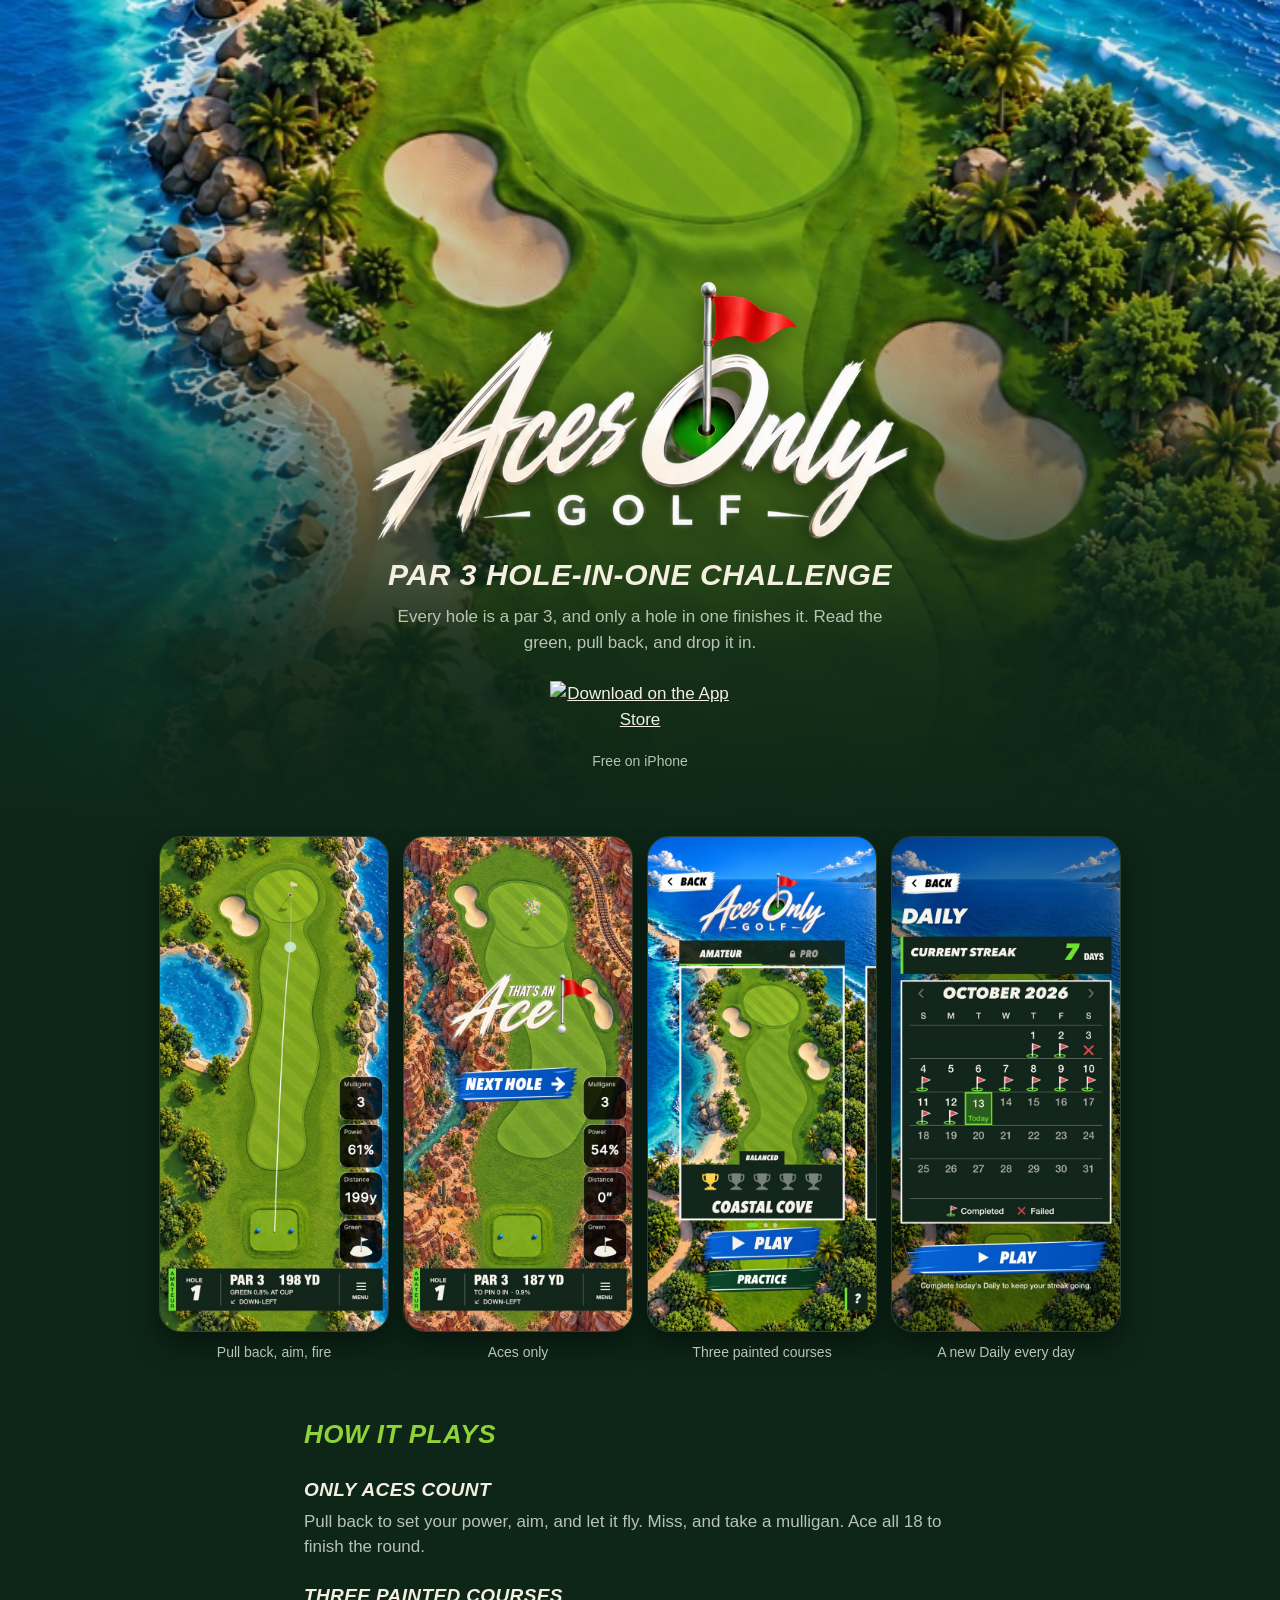
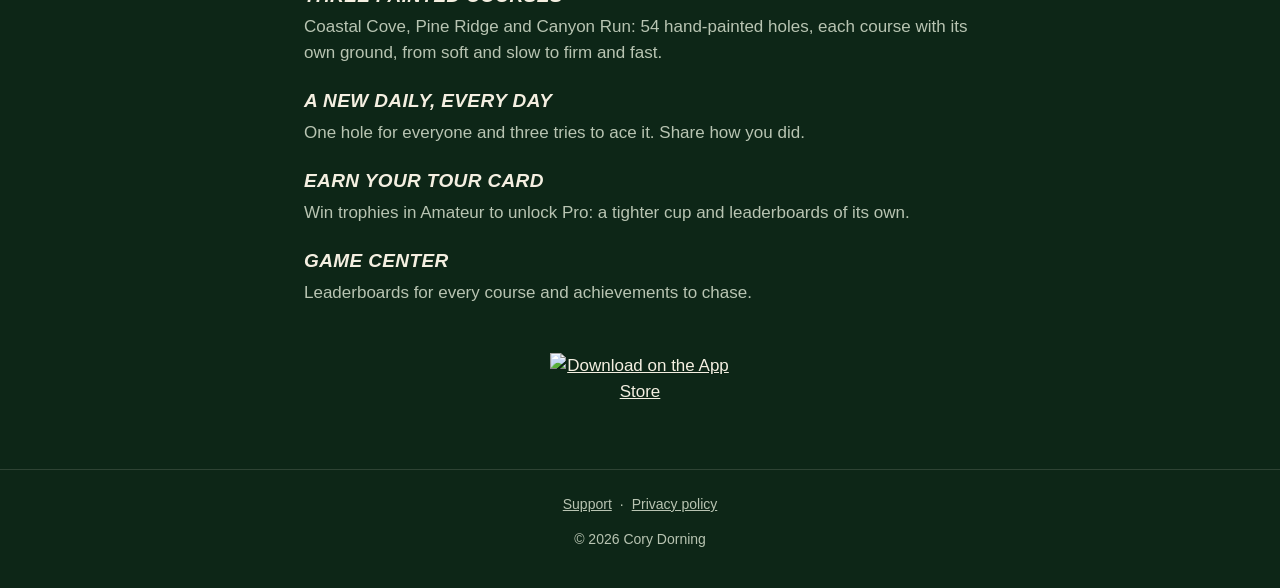
==== aces-only/index.html @ 42857d87 "Aces Only Golf: a real landing page — the course art and logo, Apple's App Store badge up top and ag" ====
<!doctype html>
<html lang="en">
<head>
  <meta charset="utf-8">
  <meta name="viewport" content="width=device-width, initial-scale=1, viewport-fit=cover">
  <title>Aces Only Golf: Par 3 Hole-in-One Challenge</title>
  <meta name="description" content="Golf where only aces count. Every hole is a par 3, and only a hole in one finishes it. Three painted courses, a new Daily hole every day, and Pro mode. Free on iPhone.">
  <meta property="og:type" content="website">
  <meta property="og:site_name" content="Aces Only Golf">
  <meta property="og:title" content="Aces Only Golf: Par 3 Hole-in-One Challenge">
  <meta property="og:description" content="Golf where only aces count. Every hole is a par 3, and only a hole in one finishes it. Three painted courses, a new Daily hole every day, and Pro mode. Free on iPhone.">
  <meta property="og:url" content="https://corydorning.github.io/aces-only/">
  <meta property="og:image" content="https://corydorning.github.io/aces-only/share-banner.png">
  <meta property="og:image:width" content="1200">
  <meta property="og:image:height" content="630">
  <meta property="og:image:alt" content="Aces Only Golf">
  <meta name="twitter:card" content="summary_large_image">
  <meta name="apple-itunes-app" content="app-id=6822840601">
  <meta name="theme-color" content="#0d2617">
  <link rel="icon" href="img/icon.jpg">
  <link rel="apple-touch-icon" href="img/icon.jpg">
  <style>
    :root {
      --deep: #0d2617;
      --panel: #143220;
      --line: rgba(244, 239, 225, 0.14);
      --ivory: #f4efe1;
      --muted: #b8c4b2;
      --lime: #8fd23a;
    }
    * { box-sizing: border-box; }
    html { -webkit-text-size-adjust: 100%; }
    body {
      margin: 0;
      background: var(--deep);
      color: var(--ivory);
      font: 17px/1.5 -apple-system, BlinkMacSystemFont, "Segoe UI", Roboto, Helvetica, Arial, sans-serif;
    }
    a { color: inherit; }
    .label {
      font-weight: 900;
      font-style: italic;
      text-transform: uppercase;
      letter-spacing: 0.02em;
    }

    /* The course you play, behind the logo */
    .hero {
      position: relative;
      min-height: 92svh;
      display: flex;
      flex-direction: column;
      align-items: center;
      justify-content: flex-end;
      padding: 48px 24px 56px;
      text-align: center;
      background: url(img/hero.jpg) center 38% / cover no-repeat;
    }
    .hero::before {
      content: "";
      position: absolute;
      inset: 0;
      background: linear-gradient(to bottom, rgba(13, 38, 23, 0.05) 0%, rgba(13, 38, 23, 0.25) 38%, rgba(13, 38, 23, 0.92) 78%, var(--deep) 100%);
    }
    .hero > * { position: relative; max-width: 100%; }
    .hero .logo { width: min(560px, 92vw); height: auto; filter: drop-shadow(0 6px 14px rgba(0, 0, 0, 0.55)); }
    .hero h1 { margin: 6px 0 0; font-size: clamp(22px, 5.4vw, 30px); line-height: 1.15; }
    .hero p { margin: 12px auto 0; width: 100%; max-width: 30em; color: var(--muted); }
    .get { margin-top: 26px; display: flex; flex-direction: column; align-items: center; gap: 10px; }
    .badge img { display: block; height: 60px; width: auto; }
    .get small { color: var(--muted); font-size: 14px; }

    /* What it looks like */
    .shots {
      display: flex;
      gap: 14px;
      overflow-x: auto;
      scroll-snap-type: x mandatory;
      padding: 8px 24px 28px;
      margin: 0 auto;
      max-width: 1120px;
      scrollbar-width: none;
    }
    .shots::-webkit-scrollbar { display: none; }
    .shots figure { margin: 0; flex: 0 0 auto; scroll-snap-align: center; text-align: center; }
    .shots img {
      display: block;
      width: 210px;
      height: auto;
      border-radius: 22px;
      border: 1px solid var(--line);
      box-shadow: 0 14px 30px rgba(0, 0, 0, 0.45);
    }
    .shots figcaption { margin-top: 10px; font-size: 14px; color: var(--muted); }
    @media (min-width: 960px) {
      .shots { justify-content: center; overflow: visible; }
      .shots img { width: 230px; }
    }

    /* How it plays */
    .plays { max-width: 720px; margin: 0 auto; padding: 24px 24px 8px; }
    .plays h2 { font-size: 26px; margin: 0 0 6px; color: var(--lime); }
    .plays dl { margin: 0; }
    .plays dt { margin-top: 22px; font-size: 19px; }
    .plays dd { margin: 4px 0 0; color: var(--muted); }

    .again { text-align: center; padding: 40px 24px 56px; }
    .again .badge { display: inline-block; }

    footer {
      border-top: 1px solid var(--line);
      padding: 24px;
      text-align: center;
      font-size: 14px;
      color: var(--muted);
    }
    footer a { margin: 0 8px; }
  </style>
</head>
<body>
  <header class="hero">
    <img class="logo" src="img/logo.png" alt="Aces Only Golf" width="900" height="452">
    <h1 class="label">Par 3 Hole-in-One Challenge</h1>
    <p>Every hole is a par 3, and only a hole in one finishes it. Read the green, pull back, and drop it in.</p>
    <div class="get">
      <a class="badge" href="https://apps.apple.com/us/app/aces-only/id6822840601"><img src="img/app-store-badge.svg" alt="Download on the App Store" width="180" height="60"></a>
      <small>Free on iPhone</small>
    </div>
  </header>

  <main>
    <section class="shots" aria-label="Screens from the game">
      <figure><img src="img/shot-2.jpg" alt="Aiming a tee shot at Coastal Cove" width="600" height="1300" loading="lazy"><figcaption>Pull back, aim, fire</figcaption></figure>
      <figure><img src="img/shot-3.jpg" alt="A hole in one at Canyon Run" width="600" height="1300" loading="lazy"><figcaption>Aces only</figcaption></figure>
      <figure><img src="img/shot-5.jpg" alt="Choosing a course" width="600" height="1300" loading="lazy"><figcaption>Three painted courses</figcaption></figure>
      <figure><img src="img/shot-6.jpg" alt="The Daily hole" width="600" height="1300" loading="lazy"><figcaption>A new Daily every day</figcaption></figure>
    </section>

    <section class="plays">
      <h2 class="label">How it plays</h2>
      <dl>
        <dt class="label">Only aces count</dt>
        <dd>Pull back to set your power, aim, and let it fly. Miss, and take a mulligan. Ace all 18 to finish the round.</dd>
        <dt class="label">Three painted courses</dt>
        <dd>Coastal Cove, Pine Ridge and Canyon Run: 54 hand-painted holes, each course with its own ground, from soft and slow to firm and fast.</dd>
        <dt class="label">A new Daily, every day</dt>
        <dd>One hole for everyone and three tries to ace it. Share how you did.</dd>
        <dt class="label">Earn your Tour Card</dt>
        <dd>Win trophies in Amateur to unlock Pro: a tighter cup and leaderboards of its own.</dd>
        <dt class="label">Game Center</dt>
        <dd>Leaderboards for every course and achievements to chase.</dd>
      </dl>
    </section>

    <section class="again">
      <a class="badge" href="https://apps.apple.com/us/app/aces-only/id6822840601"><img src="img/app-store-badge.svg" alt="Download on the App Store" width="180" height="60"></a>
    </section>
  </main>

  <footer>
    <a href="support.html">Support</a>·<a href="privacy.html">Privacy policy</a>
    <p>© 2026 Cory Dorning</p>
  </footer>
</body>
</html>
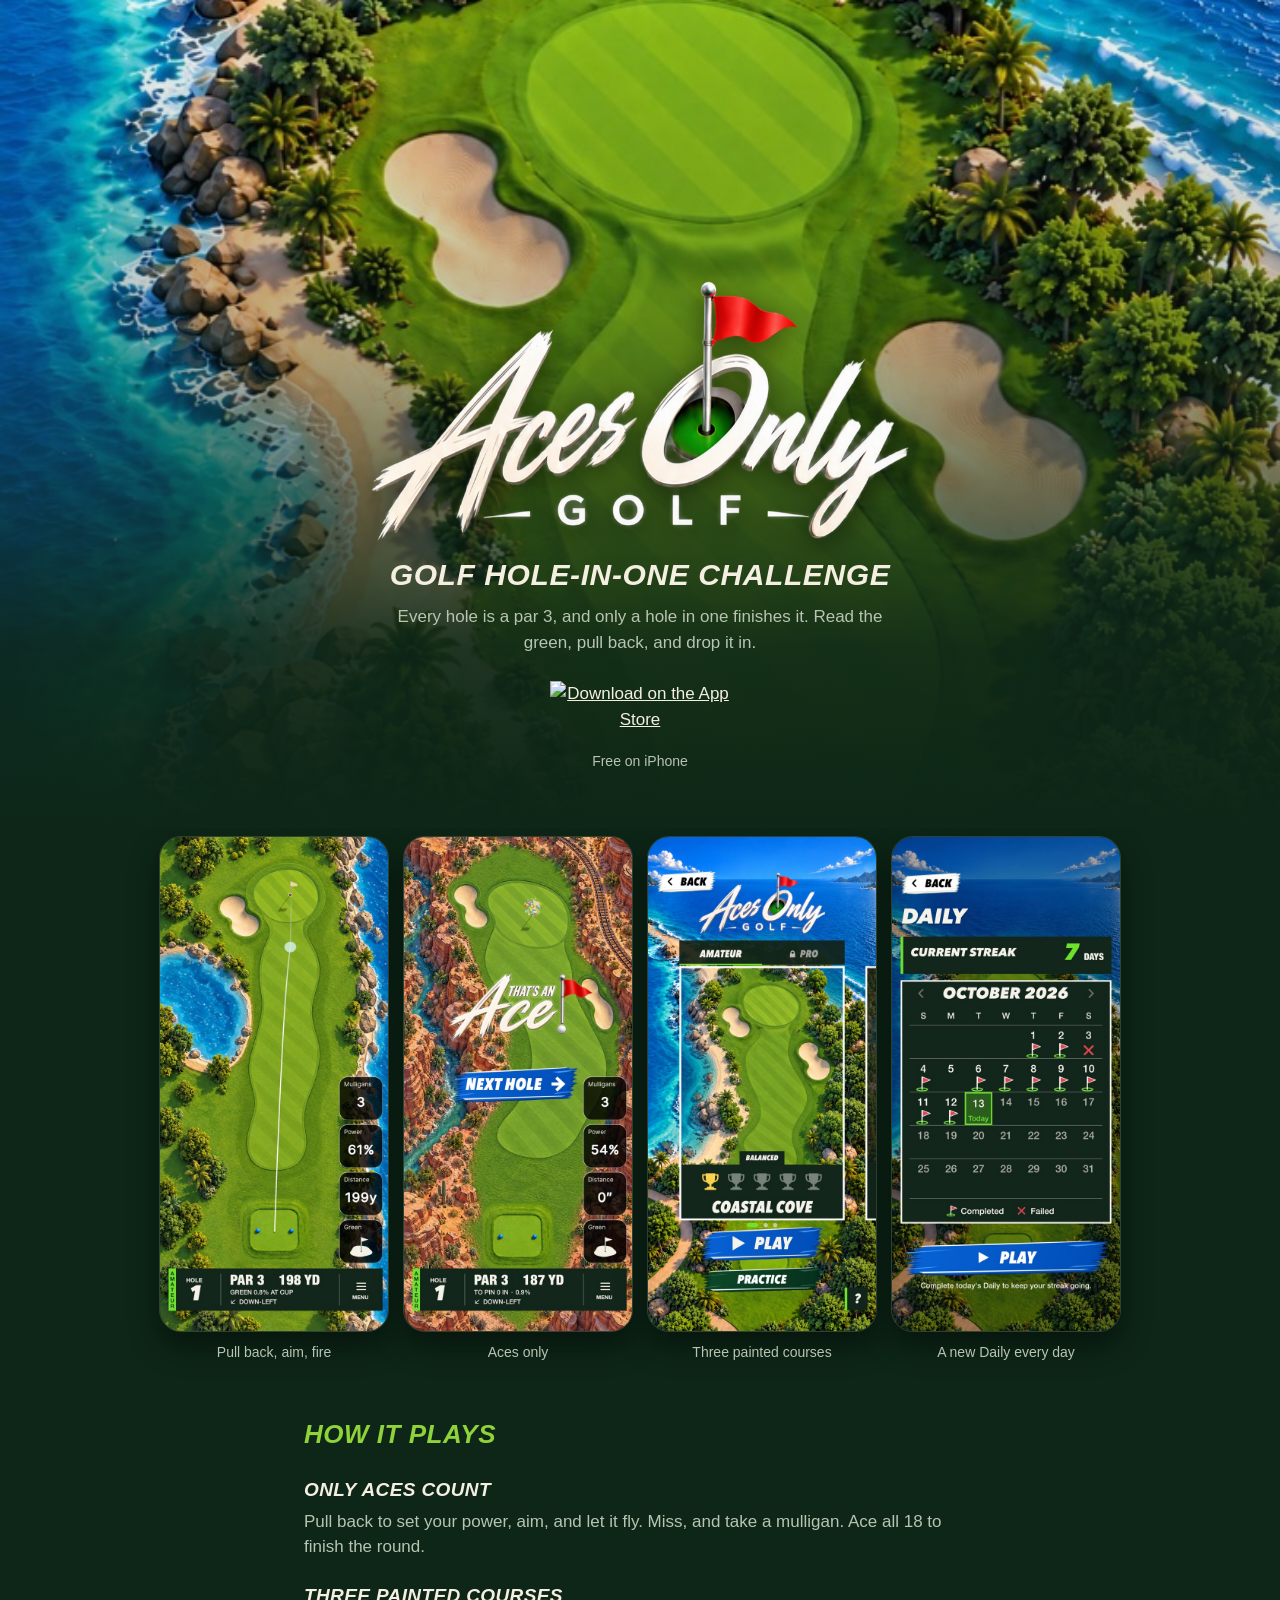
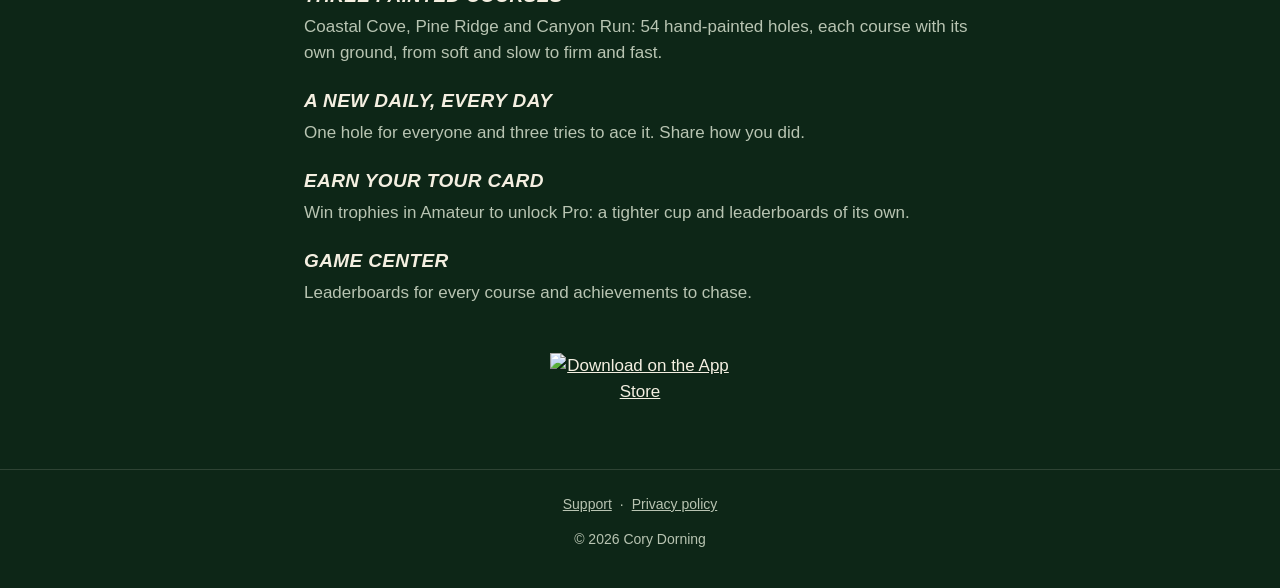
==== commit 2f8f56c0: "Aces Only Golf: Golf Hole-in-One Challenge, as the App Store subtitle Co-Authored-By: Claude Opus 5." ====
--- a/aces-only/index.html
+++ b/aces-only/index.html
@@ -3,11 +3,11 @@
 <head>
   <meta charset="utf-8">
   <meta name="viewport" content="width=device-width, initial-scale=1, viewport-fit=cover">
-  <title>Aces Only Golf: Par 3 Hole-in-One Challenge</title>
+  <title>Aces Only Golf: Hole-in-One Challenge</title>
   <meta name="description" content="Golf where only aces count. Every hole is a par 3, and only a hole in one finishes it. Three painted courses, a new Daily hole every day, and Pro mode. Free on iPhone.">
   <meta property="og:type" content="website">
   <meta property="og:site_name" content="Aces Only Golf">
-  <meta property="og:title" content="Aces Only Golf: Par 3 Hole-in-One Challenge">
+  <meta property="og:title" content="Aces Only Golf: Hole-in-One Challenge">
   <meta property="og:description" content="Golf where only aces count. Every hole is a par 3, and only a hole in one finishes it. Three painted courses, a new Daily hole every day, and Pro mode. Free on iPhone.">
   <meta property="og:url" content="https://corydorning.github.io/aces-only/">
   <meta property="og:image" content="https://corydorning.github.io/aces-only/share-banner.png">
@@ -120,7 +120,7 @@
 <body>
   <header class="hero">
     <img class="logo" src="img/logo.png" alt="Aces Only Golf" width="900" height="452">
-    <h1 class="label">Par 3 Hole-in-One Challenge</h1>
+    <h1 class="label">Golf Hole-in-One Challenge</h1>
     <p>Every hole is a par 3, and only a hole in one finishes it. Read the green, pull back, and drop it in.</p>
     <div class="get">
       <a class="badge" href="https://apps.apple.com/us/app/aces-only/id6822840601"><img src="img/app-store-badge.svg" alt="Download on the App Store" width="180" height="60"></a>
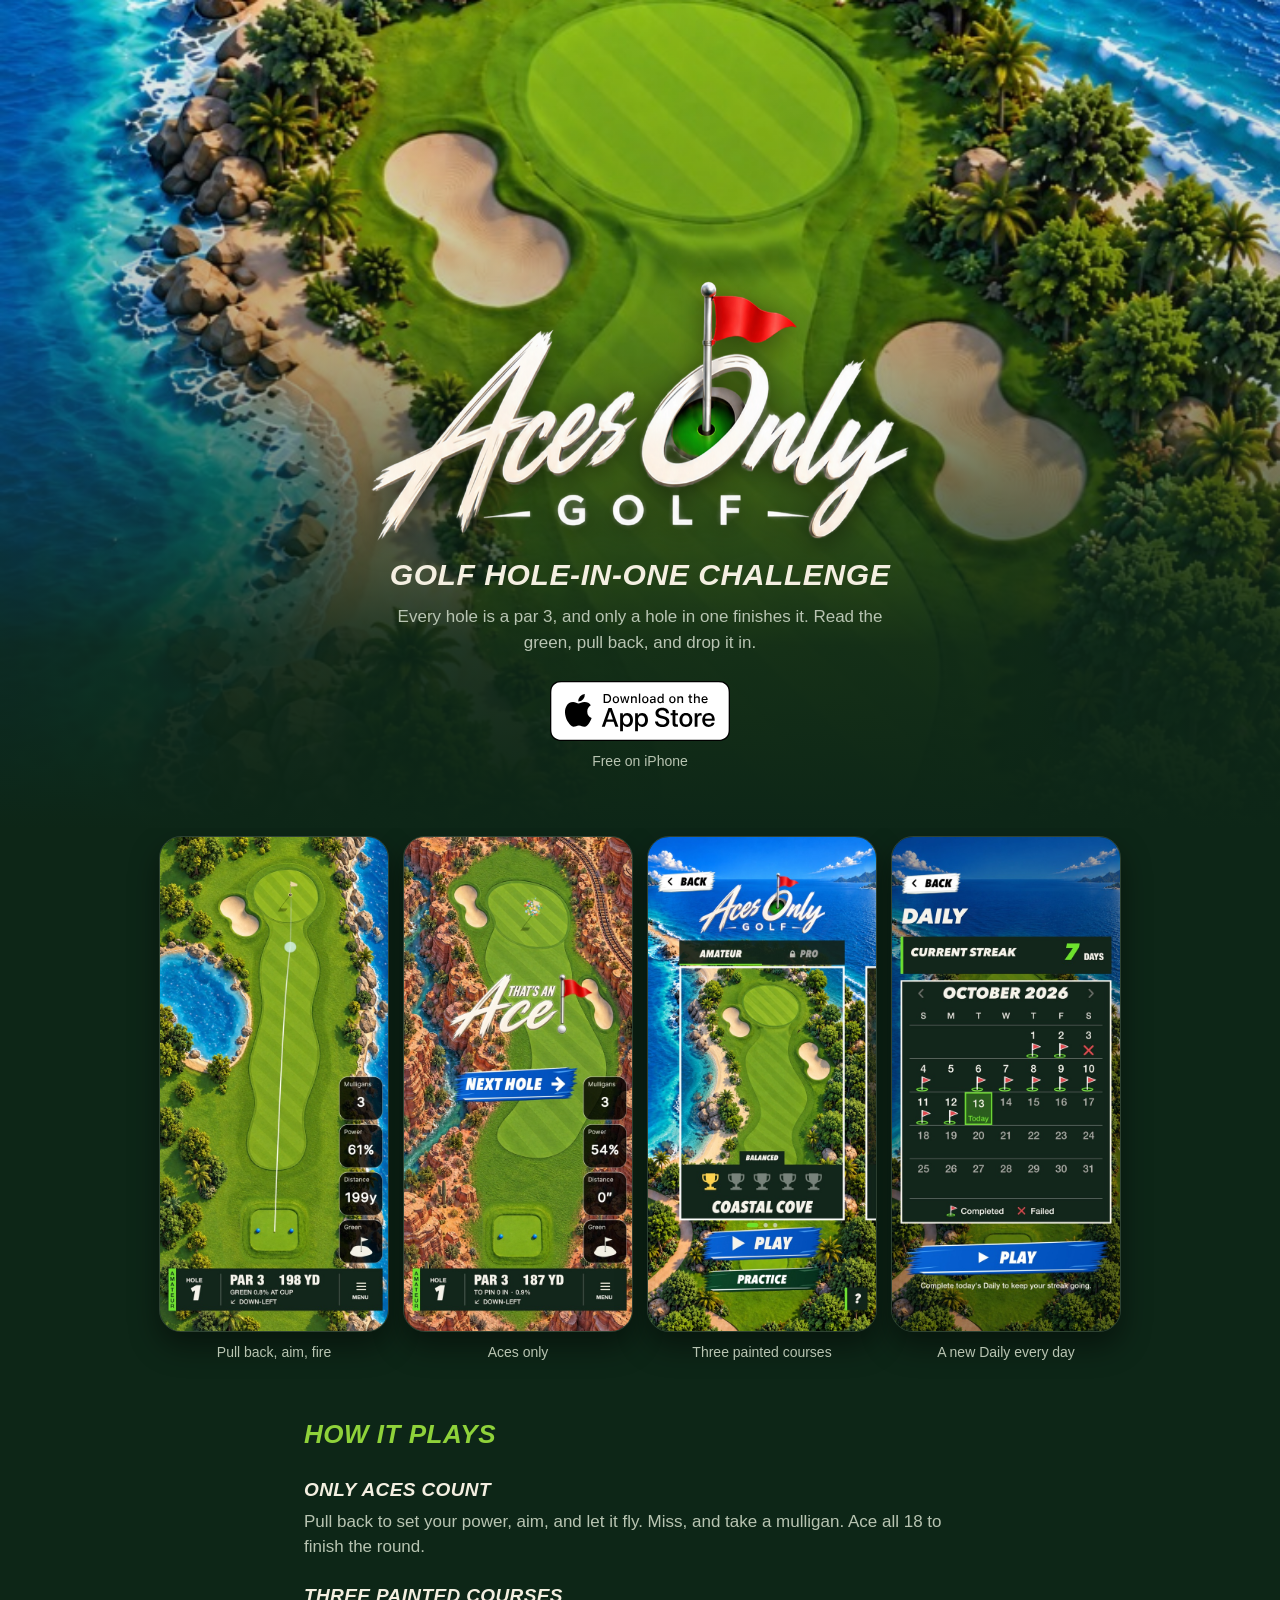
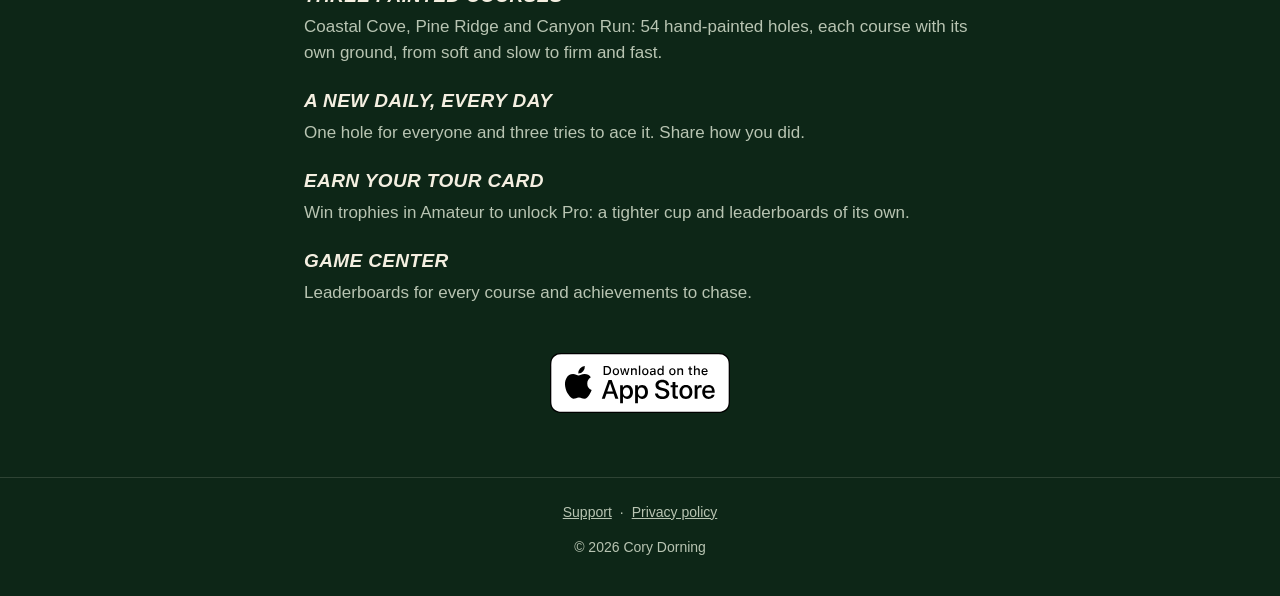
==== commit eaf3943f: "Aces Only Golf: the white App Store badge, which stands out on the dark green Co-Authored-By: Claude" ====
--- a/aces-only/index.html
+++ b/aces-only/index.html
@@ -123,7 +123,7 @@
     <h1 class="label">Golf Hole-in-One Challenge</h1>
     <p>Every hole is a par 3, and only a hole in one finishes it. Read the green, pull back, and drop it in.</p>
     <div class="get">
-      <a class="badge" href="https://apps.apple.com/us/app/aces-only/id6822840601"><img src="img/app-store-badge.svg" alt="Download on the App Store" width="180" height="60"></a>
+      <a class="badge" href="https://apps.apple.com/us/app/aces-only/id6822840601"><img src="img/app-store-badge-white.svg" alt="Download on the App Store" width="180" height="60"></a>
       <small>Free on iPhone</small>
     </div>
   </header>
@@ -153,7 +153,7 @@
     </section>
 
     <section class="again">
-      <a class="badge" href="https://apps.apple.com/us/app/aces-only/id6822840601"><img src="img/app-store-badge.svg" alt="Download on the App Store" width="180" height="60"></a>
+      <a class="badge" href="https://apps.apple.com/us/app/aces-only/id6822840601"><img src="img/app-store-badge-white.svg" alt="Download on the App Store" width="180" height="60"></a>
     </section>
   </main>
 
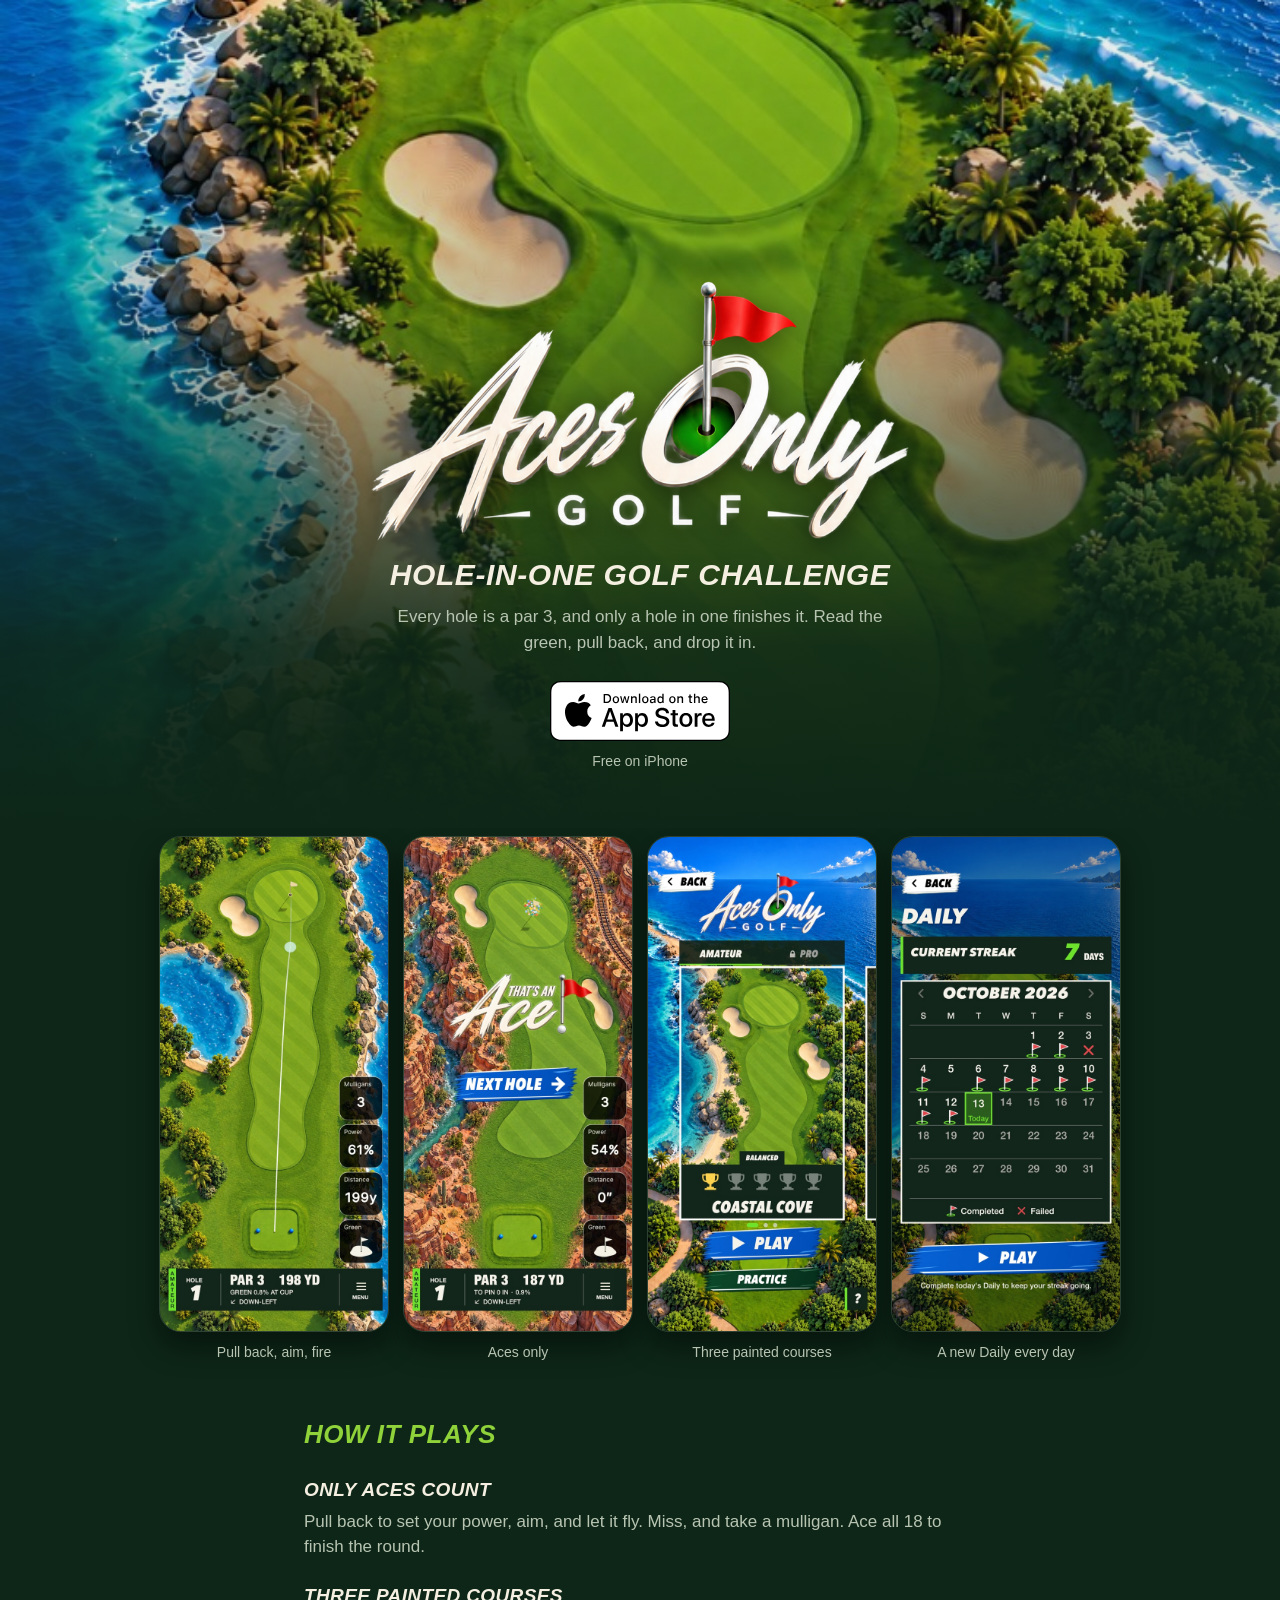
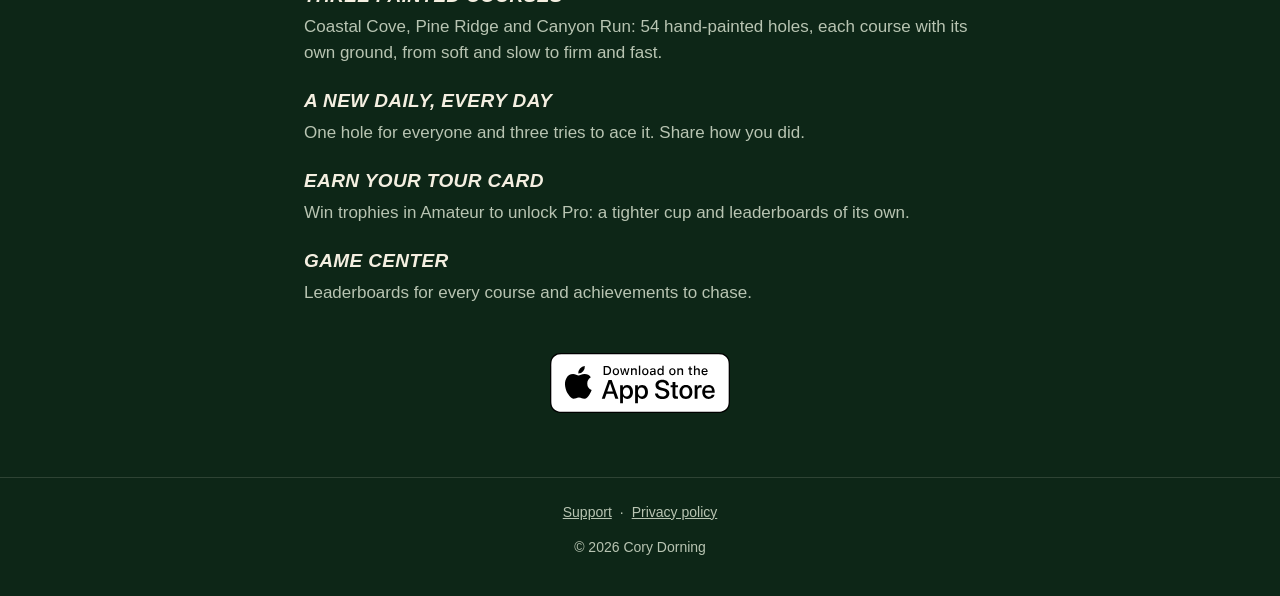
==== commit 39151071: "Aces Only Golf: Hole-in-One Golf Challenge Co-Authored-By: Claude Opus 5.5 <noreply@anthropic.com>" ====
--- a/aces-only/index.html
+++ b/aces-only/index.html
@@ -120,7 +120,7 @@
 <body>
   <header class="hero">
     <img class="logo" src="img/logo.png" alt="Aces Only Golf" width="900" height="452">
-    <h1 class="label">Golf Hole-in-One Challenge</h1>
+    <h1 class="label">Hole-in-One Golf Challenge</h1>
     <p>Every hole is a par 3, and only a hole in one finishes it. Read the green, pull back, and drop it in.</p>
     <div class="get">
       <a class="badge" href="https://apps.apple.com/us/app/aces-only/id6822840601"><img src="img/app-store-badge-white.svg" alt="Download on the App Store" width="180" height="60"></a>
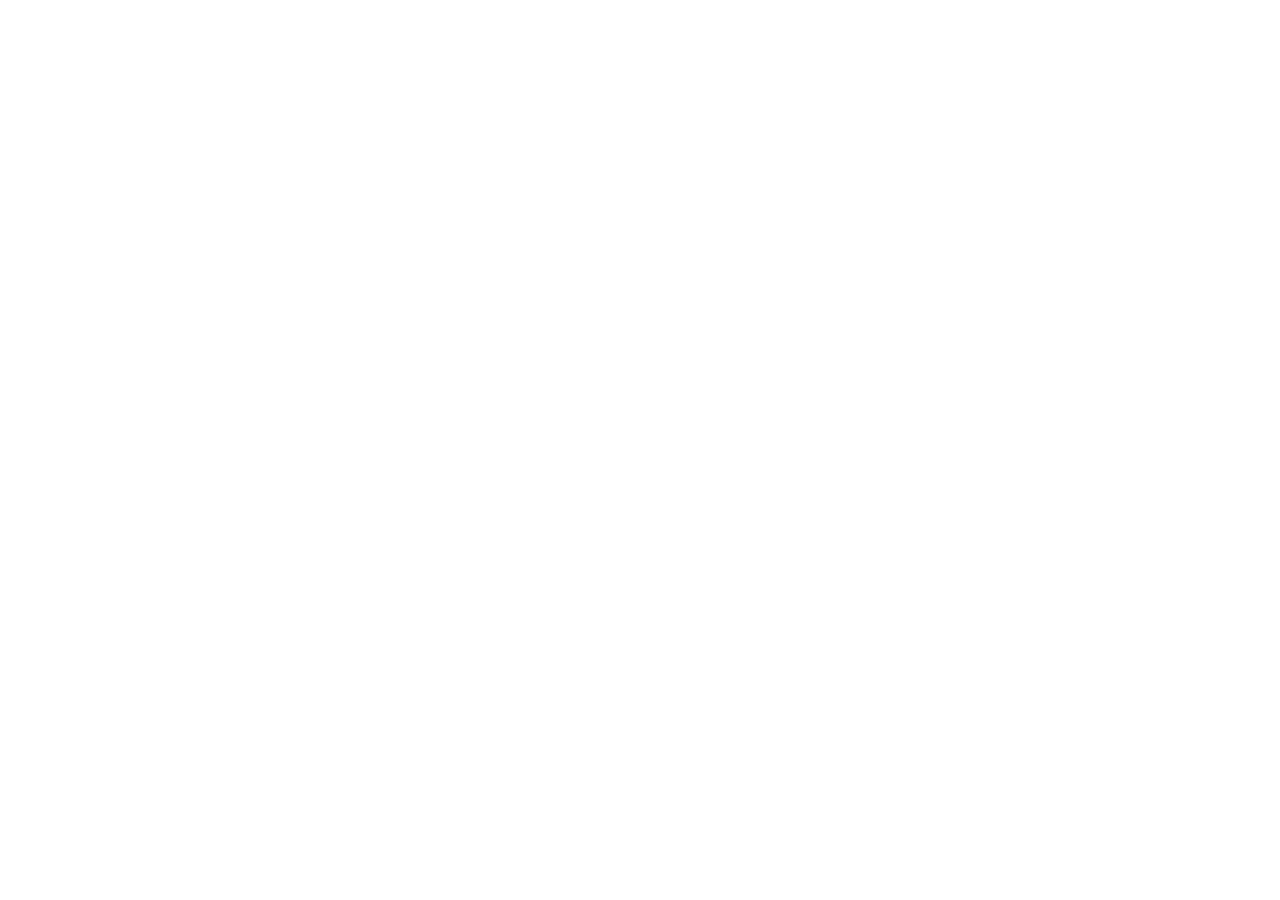
==== commit d4e26102: "Old Aces Only links forward to dorning.me again (AdMob's consent message, made 2026-10-14, links the" ====
--- a/aces-only/index.html
+++ b/aces-only/index.html
@@ -2,164 +2,13 @@
 <html lang="en">
 <head>
   <meta charset="utf-8">
-  <meta name="viewport" content="width=device-width, initial-scale=1, viewport-fit=cover">
-  <title>Aces Only Golf: Hole-in-One Challenge</title>
-  <meta name="description" content="Golf where only aces count. Every hole is a par 3, and only a hole in one finishes it. Three painted courses, a new Daily hole every day, and Pro mode. Free on iPhone.">
-  <meta property="og:type" content="website">
-  <meta property="og:site_name" content="Aces Only Golf">
-  <meta property="og:title" content="Aces Only Golf: Hole-in-One Challenge">
-  <meta property="og:description" content="Golf where only aces count. Every hole is a par 3, and only a hole in one finishes it. Three painted courses, a new Daily hole every day, and Pro mode. Free on iPhone.">
-  <meta property="og:url" content="https://corydorning.github.io/aces-only/">
-  <meta property="og:image" content="https://corydorning.github.io/aces-only/share-banner.png">
-  <meta property="og:image:width" content="1200">
-  <meta property="og:image:height" content="630">
-  <meta property="og:image:alt" content="Aces Only Golf">
-  <meta name="twitter:card" content="summary_large_image">
-  <meta name="apple-itunes-app" content="app-id=6822840601">
-  <meta name="theme-color" content="#0d2617">
-  <link rel="icon" href="img/icon.jpg">
-  <link rel="apple-touch-icon" href="img/icon.jpg">
-  <style>
-    :root {
-      --deep: #0d2617;
-      --panel: #143220;
-      --line: rgba(244, 239, 225, 0.14);
-      --ivory: #f4efe1;
-      --muted: #b8c4b2;
-      --lime: #8fd23a;
-    }
-    * { box-sizing: border-box; }
-    html { -webkit-text-size-adjust: 100%; }
-    body {
-      margin: 0;
-      background: var(--deep);
-      color: var(--ivory);
-      font: 17px/1.5 -apple-system, BlinkMacSystemFont, "Segoe UI", Roboto, Helvetica, Arial, sans-serif;
-    }
-    a { color: inherit; }
-    .label {
-      font-weight: 900;
-      font-style: italic;
-      text-transform: uppercase;
-      letter-spacing: 0.02em;
-    }
-
-    /* The course you play, behind the logo */
-    .hero {
-      position: relative;
-      min-height: 92svh;
-      display: flex;
-      flex-direction: column;
-      align-items: center;
-      justify-content: flex-end;
-      padding: 48px 24px 56px;
-      text-align: center;
-      background: url(img/hero.jpg) center 38% / cover no-repeat;
-    }
-    .hero::before {
-      content: "";
-      position: absolute;
-      inset: 0;
-      background: linear-gradient(to bottom, rgba(13, 38, 23, 0.05) 0%, rgba(13, 38, 23, 0.25) 38%, rgba(13, 38, 23, 0.92) 78%, var(--deep) 100%);
-    }
-    .hero > * { position: relative; max-width: 100%; }
-    .hero .logo { width: min(560px, 92vw); height: auto; filter: drop-shadow(0 6px 14px rgba(0, 0, 0, 0.55)); }
-    .hero h1 { margin: 6px 0 0; font-size: clamp(22px, 5.4vw, 30px); line-height: 1.15; }
-    .hero p { margin: 12px auto 0; width: 100%; max-width: 30em; color: var(--muted); }
-    .get { margin-top: 26px; display: flex; flex-direction: column; align-items: center; gap: 10px; }
-    .badge img { display: block; height: 60px; width: auto; }
-    .get small { color: var(--muted); font-size: 14px; }
-
-    /* What it looks like */
-    .shots {
-      display: flex;
-      gap: 14px;
-      overflow-x: auto;
-      scroll-snap-type: x mandatory;
-      padding: 8px 24px 28px;
-      margin: 0 auto;
-      max-width: 1120px;
-      scrollbar-width: none;
-    }
-    .shots::-webkit-scrollbar { display: none; }
-    .shots figure { margin: 0; flex: 0 0 auto; scroll-snap-align: center; text-align: center; }
-    .shots img {
-      display: block;
-      width: 210px;
-      height: auto;
-      border-radius: 22px;
-      border: 1px solid var(--line);
-      box-shadow: 0 14px 30px rgba(0, 0, 0, 0.45);
-    }
-    .shots figcaption { margin-top: 10px; font-size: 14px; color: var(--muted); }
-    @media (min-width: 960px) {
-      .shots { justify-content: center; overflow: visible; }
-      .shots img { width: 230px; }
-    }
-
-    /* How it plays */
-    .plays { max-width: 720px; margin: 0 auto; padding: 24px 24px 8px; }
-    .plays h2 { font-size: 26px; margin: 0 0 6px; color: var(--lime); }
-    .plays dl { margin: 0; }
-    .plays dt { margin-top: 22px; font-size: 19px; }
-    .plays dd { margin: 4px 0 0; color: var(--muted); }
-
-    .again { text-align: center; padding: 40px 24px 56px; }
-    .again .badge { display: inline-block; }
-
-    footer {
-      border-top: 1px solid var(--line);
-      padding: 24px;
-      text-align: center;
-      font-size: 14px;
-      color: var(--muted);
-    }
-    footer a { margin: 0 8px; }
-  </style>
+  <title>Aces Only Golf</title>
+  <link rel="canonical" href="https://dorning.me/aces-only/">
+  <meta http-equiv="refresh" content="0; url=https://dorning.me/aces-only/">
+  <meta name="robots" content="noindex">
+  <script>location.replace("https://dorning.me/aces-only/" + location.hash);</script>
 </head>
 <body>
-  <header class="hero">
-    <img class="logo" src="img/logo.png" alt="Aces Only Golf" width="900" height="452">
-    <h1 class="label">Hole-in-One Golf Challenge</h1>
-    <p>Every hole is a par 3, and only a hole in one finishes it. Read the green, pull back, and drop it in.</p>
-    <div class="get">
-      <a class="badge" href="https://apps.apple.com/us/app/aces-only/id6822840601"><img src="img/app-store-badge-white.svg" alt="Download on the App Store" width="180" height="60"></a>
-      <small>Free on iPhone</small>
-    </div>
-  </header>
-
-  <main>
-    <section class="shots" aria-label="Screens from the game">
-      <figure><img src="img/shot-2.jpg" alt="Aiming a tee shot at Coastal Cove" width="600" height="1300" loading="lazy"><figcaption>Pull back, aim, fire</figcaption></figure>
-      <figure><img src="img/shot-3.jpg" alt="A hole in one at Canyon Run" width="600" height="1300" loading="lazy"><figcaption>Aces only</figcaption></figure>
-      <figure><img src="img/shot-5.jpg" alt="Choosing a course" width="600" height="1300" loading="lazy"><figcaption>Three painted courses</figcaption></figure>
-      <figure><img src="img/shot-6.jpg" alt="The Daily hole" width="600" height="1300" loading="lazy"><figcaption>A new Daily every day</figcaption></figure>
-    </section>
-
-    <section class="plays">
-      <h2 class="label">How it plays</h2>
-      <dl>
-        <dt class="label">Only aces count</dt>
-        <dd>Pull back to set your power, aim, and let it fly. Miss, and take a mulligan. Ace all 18 to finish the round.</dd>
-        <dt class="label">Three painted courses</dt>
-        <dd>Coastal Cove, Pine Ridge and Canyon Run: 54 hand-painted holes, each course with its own ground, from soft and slow to firm and fast.</dd>
-        <dt class="label">A new Daily, every day</dt>
-        <dd>One hole for everyone and three tries to ace it. Share how you did.</dd>
-        <dt class="label">Earn your Tour Card</dt>
-        <dd>Win trophies in Amateur to unlock Pro: a tighter cup and leaderboards of its own.</dd>
-        <dt class="label">Game Center</dt>
-        <dd>Leaderboards for every course and achievements to chase.</dd>
-      </dl>
-    </section>
-
-    <section class="again">
-      <a class="badge" href="https://apps.apple.com/us/app/aces-only/id6822840601"><img src="img/app-store-badge-white.svg" alt="Download on the App Store" width="180" height="60"></a>
-    </section>
-  </main>
-
-  <footer>
-    <a href="support.html">Support</a>·<a href="privacy.html">Privacy policy</a>
-    <p>© 2026 Cory Dorning</p>
-  </footer>
+  <p>Aces Only Golf has moved to <a href="https://dorning.me/aces-only/">https://dorning.me/aces-only/</a>.</p>
 </body>
 </html>
